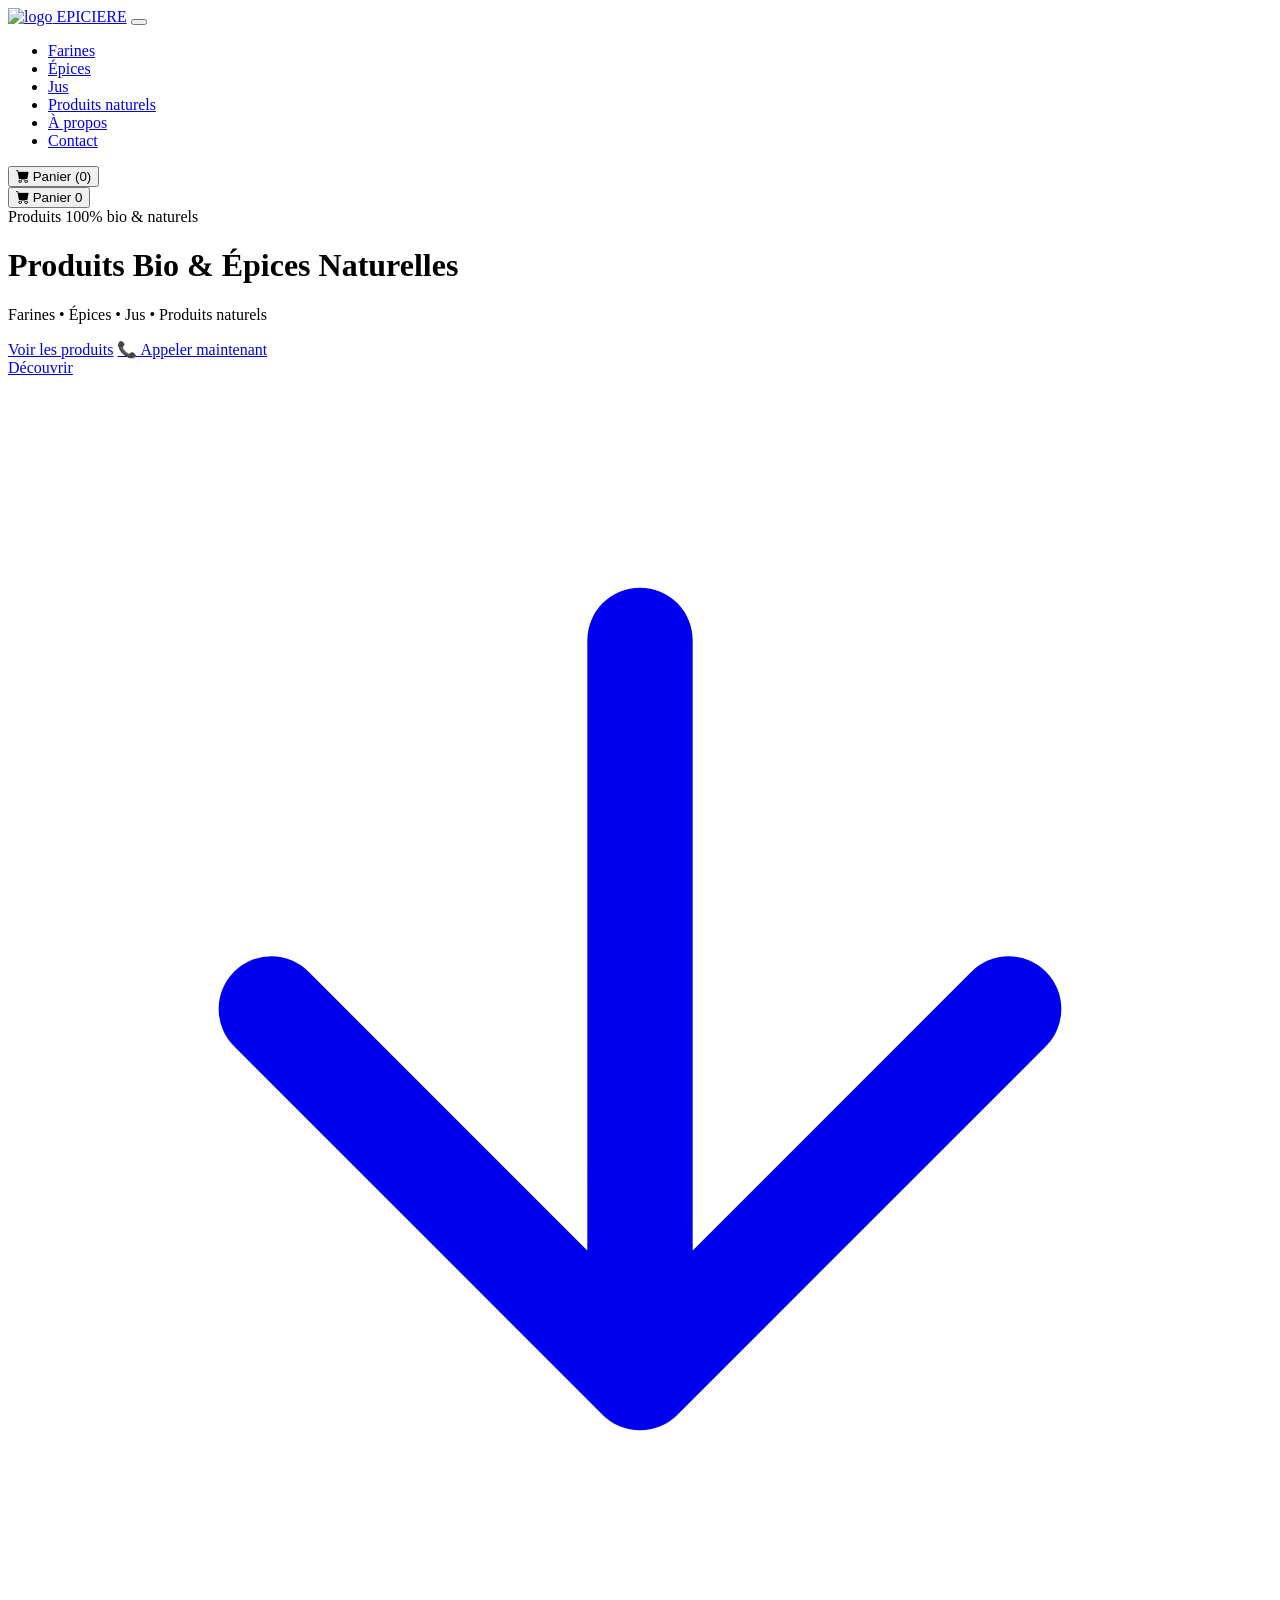
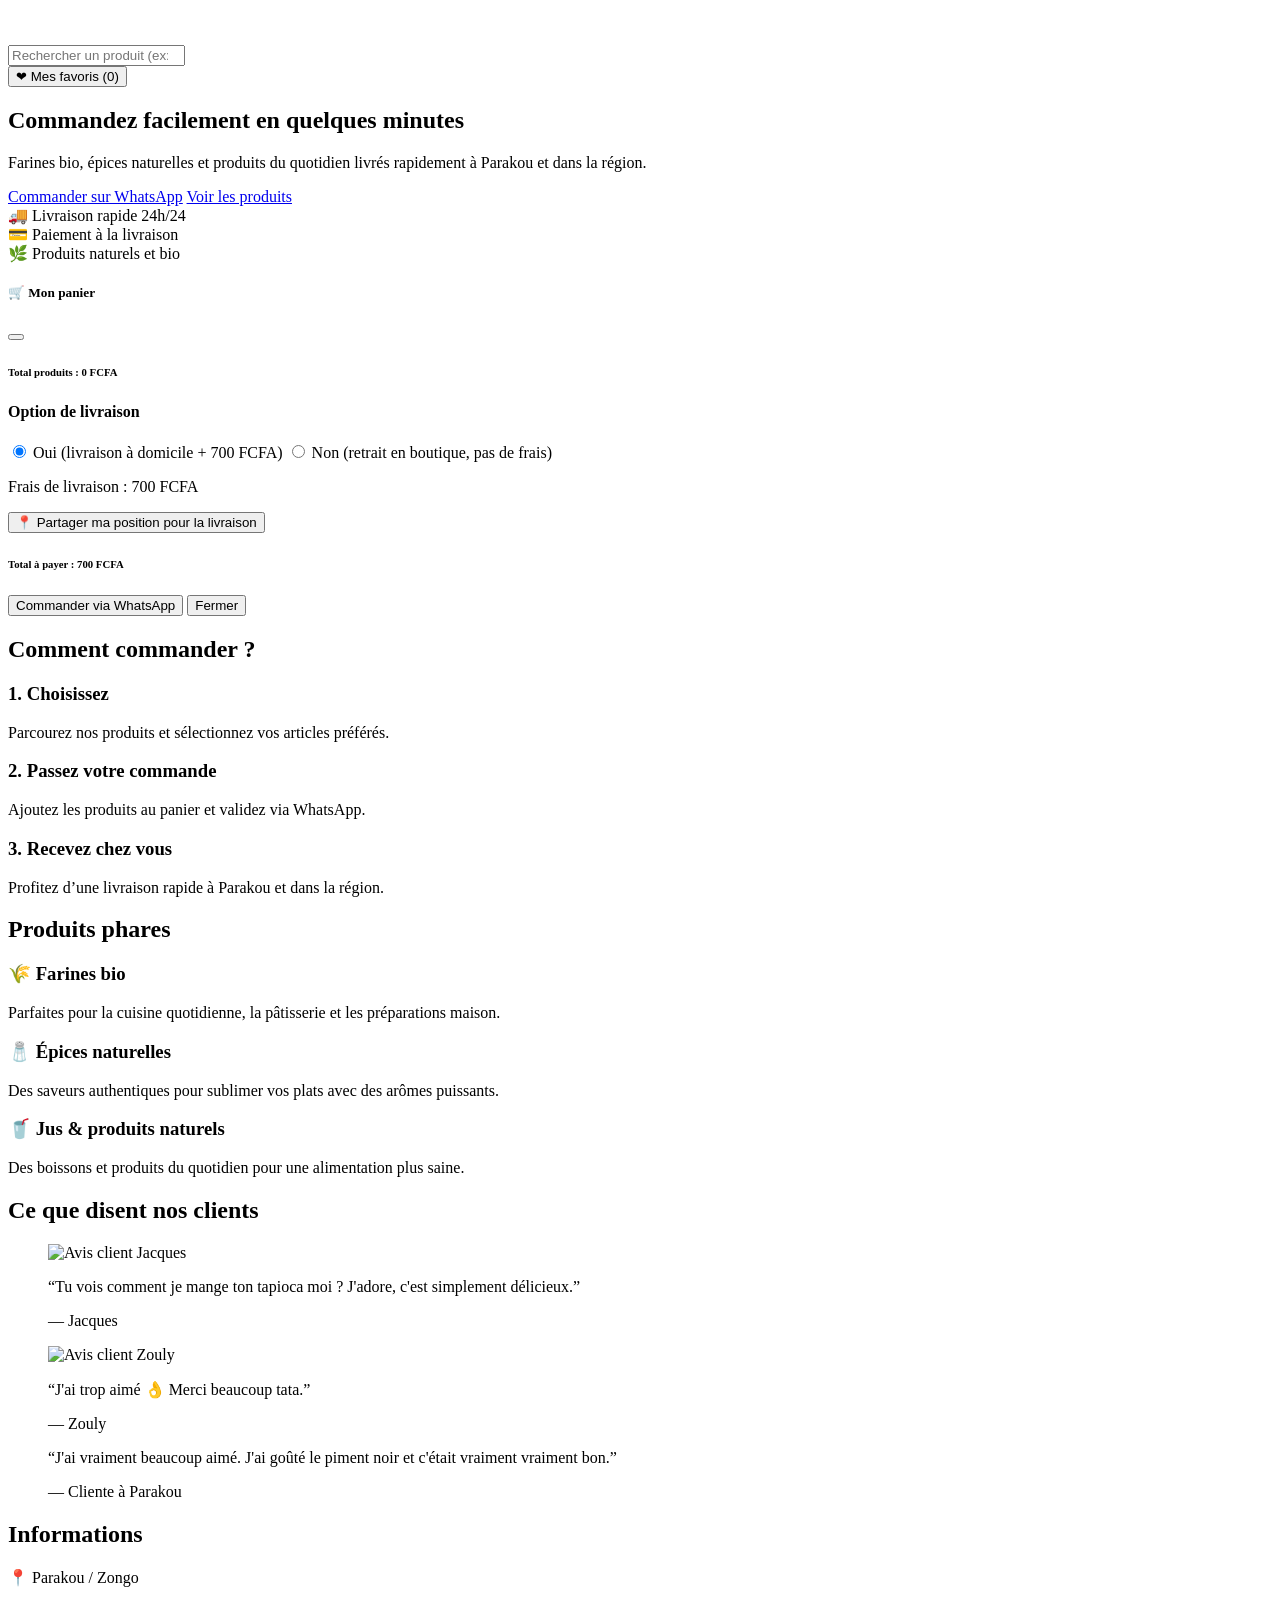
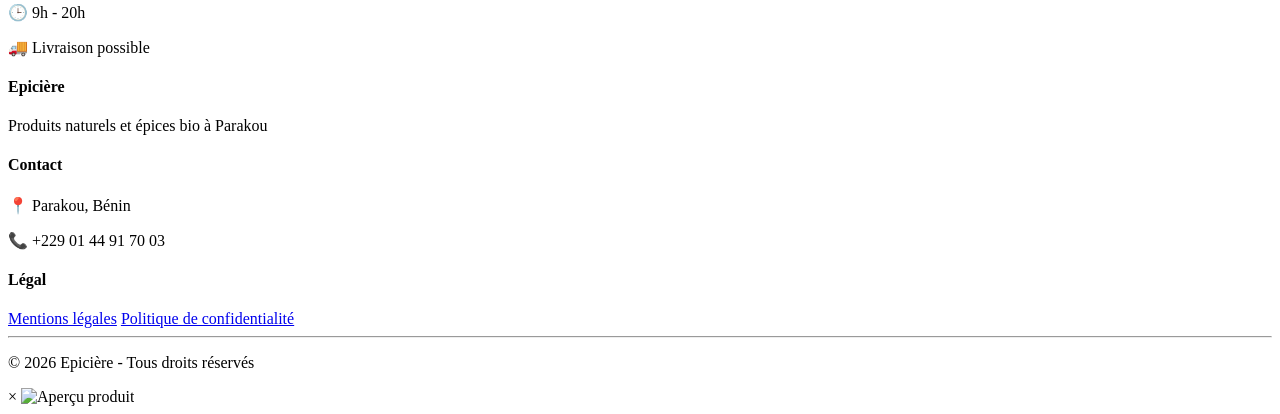
==== index.html @ d94104d7 "Add files via upload" ====
<!DOCTYPE html>
<html lang="fr">
<head>
  <meta charset="utf-8" />
  <meta name="viewport" content="width=device-width, initial-scale=1, shrink-to-fit=no" />
  <meta name="description" content="Épicerie bio à Parakou : farines, épices naturelles, jus et produits naturels. Livraison rapide et paiement à la livraison disponible." />
  <meta name="keywords" content="épicerie bio, épices naturelles, farines bio, livraison Parakou, produits naturels Bénin" />
  <meta name="author" content="Épicière" />
  <meta name="theme-color" content="#1faa59" />
  <meta property="og:title" content="Épicerie Bio & Épices Naturelles à Parakou" />
  <meta property="og:description" content="Farines bio, épices naturelles et produits du quotidien livrés à Parakou et dans la région." />
  <meta property="og:type" content="website" />
  <meta property="og:image" content="https://votreepicierebio.netlify.app/images/logo.jpg" />
  <meta property="og:url" content="https://votreepicierebio.netlify.app/" />
  <link rel="canonical" href="https://votreepicierebio.netlify.app/" />
  <title>Épicerie Bio & Épices Naturelles à Parakou</title>

  <link rel="icon" type="image/jpeg" href="images/logo.jpg" />
  <link rel="apple-touch-icon" href="images/logo.jpg" />

  <link rel="preconnect" href="https://fonts.googleapis.com">
  <link rel="preconnect" href="https://fonts.gstatic.com" crossorigin>

  <!-- Bootstrap icons-->
  <link href="https://cdn.jsdelivr.net/npm/bootstrap-icons@1.5.0/font/bootstrap-icons.css" rel="stylesheet" />
  <!-- Core theme CSS (includes Bootstrap)-->
  <link href="css/styles.css" rel="stylesheet" />
  <!-- Palette & styles épicerie -->
  <link href="css/custom.css" rel="stylesheet" />

  <!-- Google Analytics : cree une propriete GA4 sur analytics.google.com,
       recupere ton identifiant de mesure (ex: G-ABC123XYZ0),
       et remplace G-XXXXXXXXXX ci-dessous par cet identifiant sur les 5 pages du site -->
  <script async src="https://www.googletagmanager.com/gtag/js?id=G-XXXXXXXXXX"></script>
  <script>
    window.dataLayer = window.dataLayer || [];
    function gtag(){dataLayer.push(arguments);}
    gtag('js', new Date());
    gtag('config', 'G-XXXXXXXXXX');
  </script>
</head>
<body>

  <!-- Navigation-->
  <nav class="navbar navbar-expand-lg navbar-dark navbar-brand-epicerie sticky-top">
    <div class="container px-4 px-lg-5">
      <a class="navbar-brand" href="index.html"><img src="images/logo.jpg" alt="logo"> EPICIERE</a>
      <button class="navbar-toggler" type="button" data-bs-toggle="collapse" data-bs-target="#navbarSupportedContent" aria-controls="navbarSupportedContent" aria-expanded="false" aria-label="Toggle navigation"><span class="navbar-toggler-icon"></span></button>
      <div class="collapse navbar-collapse" id="navbarSupportedContent">
        <ul class="navbar-nav me-auto mb-2 mb-lg-0 ms-lg-4">
          <li class="nav-item"><a class="nav-link" href="#products" onclick="filterProducts('farine')">Farines</a></li>
          <li class="nav-item"><a class="nav-link" href="#products" onclick="filterProducts('epice')">Épices</a></li>
          <li class="nav-item"><a class="nav-link" href="#products" onclick="filterProducts('jus')">Jus</a></li>
          <li class="nav-item"><a class="nav-link" href="#products" onclick="filterProducts('naturel')">Produits naturels</a></li>
          <li class="nav-item"><a class="nav-link" href="about.html">À propos</a></li>
          <li class="nav-item"><a class="nav-link" href="contact.html">Contact</a></li>
        </ul>
        <button class="btn btn-cart" type="button" onclick="openCart()">
          <i class="bi-cart-fill me-1"></i> Panier (<span id="cart-count">0</span>)
        </button>
      </div>
    </div>
  </nav>

  <button class="btn-floating-cart" type="button" onclick="openCart()" aria-label="Ouvrir le panier">
    <i class="bi-cart-fill"></i>
    <span>Panier</span>
    <span id="floating-cart-count">0</span>
  </button>

  <!-- Header / Hero -->
  <header class="hero-brand py-5">
    <div class="container px-4 px-lg-5 my-0 position-relative">
      <div class="text-center text-white">
        <div class="hero-badge"><span class="dot"></span> Produits 100% bio & naturels</div>
        <h1 class="display-5 fw-bolder">Produits Bio & Épices Naturelles</h1>
        <p class="lead fw-normal text-white-50 mb-0">Farines • Épices • Jus • Produits naturels</p>

        <div class="d-flex flex-wrap justify-content-center gap-2 mt-3">
          <a href="#products" class="btn btn-brand-light">Voir les produits</a>
          <a href="tel:+2290144917003" class="btn btn-outline-light">📞 Appeler maintenant</a>
        </div>

        <a href="#products" class="scroll-cue" aria-label="Découvrir les produits">
          Découvrir
          <svg viewBox="0 0 24 24" fill="none" stroke="currentColor" stroke-width="2" stroke-linecap="round" stroke-linejoin="round">
            <path d="M12 5v14M5 12l7 7 7-7"></path>
          </svg>
        </a>
      </div>
    </div>
  </header>

  <!-- Section produits -->
  <section class="py-5">
    <div class="container px-4 px-lg-5 mt-3">

      <!-- Filtres (générés dynamiquement par script.js) -->
      <div class="search-bar-row mx-auto mb-4">
        <div class="search-bar">
          <input type="search" id="product-search" class="form-control" placeholder="Rechercher un produit (ex: ail, curcuma...)" oninput="searchProducts(this.value)" aria-label="Rechercher un produit">
        </div>
        <button type="button" id="favorites-toggle-btn" class="btn-favorites-toggle" onclick="toggleFavoritesView()">
          ❤ Mes favoris (<span id="favorites-count">0</span>)
        </button>
      </div>

      <div class="filterProducts d-flex flex-wrap justify-content-center gap-2 mb-4"></div>

      <p id="search-empty" class="text-center text-muted" style="display:none;">Aucun produit ne correspond à votre recherche.</p>

      <!-- Produits (générés dynamiquement par script.js à partir du Google Sheet) -->
      <div id="products" class="row gx-4 gx-lg-5 row-cols-2 row-cols-md-3 row-cols-xl-4 justify-content-center"></div>

    </div>
  </section>

  <section class="py-4 py-lg-5">
    <div class="container px-4 px-lg-5">
      <div class="trust-banner">
        <div class="row g-4 align-items-center">
          <div class="col-lg-7">
            <h2>Commandez facilement en quelques minutes</h2>
            <p>Farines bio, épices naturelles et produits du quotidien livrés rapidement à Parakou et dans la région.</p>
            <div class="d-flex flex-wrap gap-2">
              <a href="https://wa.me/2290144917003?text=Bonjour%20%C3%89pici%C3%A8re%2C%20je%20souhaite%20commander%20des%20produits" target="_blank" class="btn btn-add-cart">Commander sur WhatsApp</a>
              <a href="#products" class="btn btn-outline-brand">Voir les produits</a>
            </div>
          </div>
          <div class="col-lg-5">
            <div class="trust-points">
              <div>🚚 Livraison rapide 24h/24</div>
              <div>💳 Paiement à la livraison</div>
              <div>🌿 Produits naturels et bio</div>
            </div>
          </div>
        </div>
      </div>
    </div>
  </section>

  <!-- Offcanvas Panier -->
  <div class="offcanvas offcanvas-end" tabindex="-1" id="cart" aria-labelledby="cartLabel">
    <div class="offcanvas-header">
      <h5 class="offcanvas-title" id="cartLabel">🛒 Mon panier</h5>
      <button type="button" class="btn-close" aria-label="Fermer" onclick="closeCart()"></button>
    </div>
    <div class="offcanvas-body">
      <div id="cart-items"></div>
      <h6>Total produits : <span id="subtotal">0</span> FCFA</h6>

      <div class="cart-delivery-option">
        <h4>Option de livraison</h4>
        <label>
          <input type="radio" name="cart-delivery" value="yes" checked>
          Oui (livraison à domicile + 700 FCFA)
        </label>
        <label>
          <input type="radio" name="cart-delivery" value="no">
          Non (retrait en boutique, pas de frais)
        </label>
        <p class="mb-0 small">Frais de livraison : <span id="delivery-fee">700</span> FCFA</p>

        <div id="location-block" class="mt-3">
          <button type="button" id="location-btn" class="btn-location" onclick="shareLocation()">
            📍 Partager ma position pour la livraison
          </button>
          <p id="location-status" class="small mt-2 mb-0"></p>
        </div>
      </div>

      <h6>Total à payer : <span id="total">700</span> FCFA</h6>

      <button type="button" class="btn-checkout" onclick="checkout()">Commander via WhatsApp</button>
      <button type="button" class="btn-close-cart" onclick="closeCart()">Fermer</button>
    </div>
  </div>

  <section class="py-5">
    <div class="container px-4 px-lg-5">
      <h2 class="text-center mb-4" style="color: var(--green-darker);">Comment commander ?</h2>
      <div class="row g-4">
        <div class="col-md-4">
          <div class="step-card">
            <h3>1. Choisissez</h3>
            <p>Parcourez nos produits et sélectionnez vos articles préférés.</p>
          </div>
        </div>
        <div class="col-md-4">
          <div class="step-card">
            <h3>2. Passez votre commande</h3>
            <p>Ajoutez les produits au panier et validez via WhatsApp.</p>
          </div>
        </div>
        <div class="col-md-4">
          <div class="step-card">
            <h3>3. Recevez chez vous</h3>
            <p>Profitez d’une livraison rapide à Parakou et dans la région.</p>
          </div>
        </div>
      </div>
    </div>
  </section>

  <section class="py-5">
    <div class="container px-4 px-lg-5">
      <h2 class="text-center mb-4" style="color: var(--green-darker);">Produits phares</h2>
      <div class="row g-4">
        <div class="col-md-4">
          <div class="feature-card">
            <h3>🌾 Farines bio</h3>
            <p>Parfaites pour la cuisine quotidienne, la pâtisserie et les préparations maison.</p>
          </div>
        </div>
        <div class="col-md-4">
          <div class="feature-card">
            <h3>🧂 Épices naturelles</h3>
            <p>Des saveurs authentiques pour sublimer vos plats avec des arômes puissants.</p>
          </div>
        </div>
        <div class="col-md-4">
          <div class="feature-card">
            <h3>🥤 Jus & produits naturels</h3>
            <p>Des boissons et produits du quotidien pour une alimentation plus saine.</p>
          </div>
        </div>
      </div>
    </div>
  </section>

  <section class="py-4 pb-5">
    <div class="container px-4 px-lg-5">
      <h2 class="text-center mb-4" style="color: var(--green-darker);">Ce que disent nos clients</h2>
      <div class="row g-4">
        <div class="col-md-4">
          <blockquote class="testimonial-card">
            <img src="images/avis/avis-jacques.jpg" alt="Avis client Jacques" class="testimonial-proof" onclick="openImageModal(this.src)">
            <p>“Tu vois comment je mange ton tapioca moi ? J'adore, c'est simplement délicieux.”</p>
            <footer>— Jacques</footer>
          </blockquote>
        </div>
        <div class="col-md-4">
          <blockquote class="testimonial-card">
            <img src="images/avis/avis-zouly.jpg" alt="Avis client Zouly" class="testimonial-proof" onclick="openImageModal(this.src)">
            <p>“J'ai trop aimé 👌 Merci beaucoup tata.”</p>
            <footer>— Zouly</footer>
          </blockquote>
        </div>
        <div class="col-md-4">
          <blockquote class="testimonial-card">
            <p>“J'ai vraiment beaucoup aimé. J'ai goûté le piment noir et c'était vraiment vraiment bon.”</p>
            <footer>— Cliente à Parakou</footer>
          </blockquote>
        </div>
      </div>
    </div>
  </section>

  <!-- Info -->
  <section class="info-brand text-center py-5">
    <div class="container">
      <h2 class="mb-4">Informations</h2>
      <p>📍 Parakou / Zongo</p>
      <p>🕒 9h - 20h</p>
      <p>🚚 Livraison possible</p>
    </div>
  </section>

  <!-- Footer-->
  <footer class="py-5 footer-brand">
    <div class="container px-4 px-lg-5">
      <div class="row gy-3">
        <div class="col-md-4">
          <h4>Epicière</h4>
          <p>Produits naturels et épices bio à Parakou</p>
        </div>
        <div class="col-md-4">
          <h4>Contact</h4>
          <p class="mb-0">📍 Parakou, Bénin</p>
          <p>📞 +229 01 44 91 70 03</p>
        </div>
        <div class="col-md-4">
          <h4>Légal</h4>
          <a href="mentions-legales.html" class="d-block">Mentions légales</a>
          <a href="politique-confidentialite.html" class="d-block">Politique de confidentialité</a>
        </div>
      </div>
      <hr class="mt-4 mb-3">
      <p class="m-0 text-center small">© 2026 Epicière - Tous droits réservés</p>
    </div>
  </footer>

  <!-- Lightbox -->
  <div id="imageModal" class="modal-lightbox">
    <span class="close" onclick="closeImageModal()">&times;</span>
    <img id="modalImage" alt="Aperçu produit">
  </div>

  <!-- Bootstrap core JS-->
  <script src="https://cdn.jsdelivr.net/npm/bootstrap@5.2.3/dist/js/bootstrap.bundle.min.js"></script>
  <!-- CSV parsing -->
  <script src="https://cdnjs.cloudflare.com/ajax/libs/PapaParse/5.4.1/papaparse.min.js"></script>
  <!-- Logique du site -->
  <script src="js/script.js"></script>
</body>
</html>
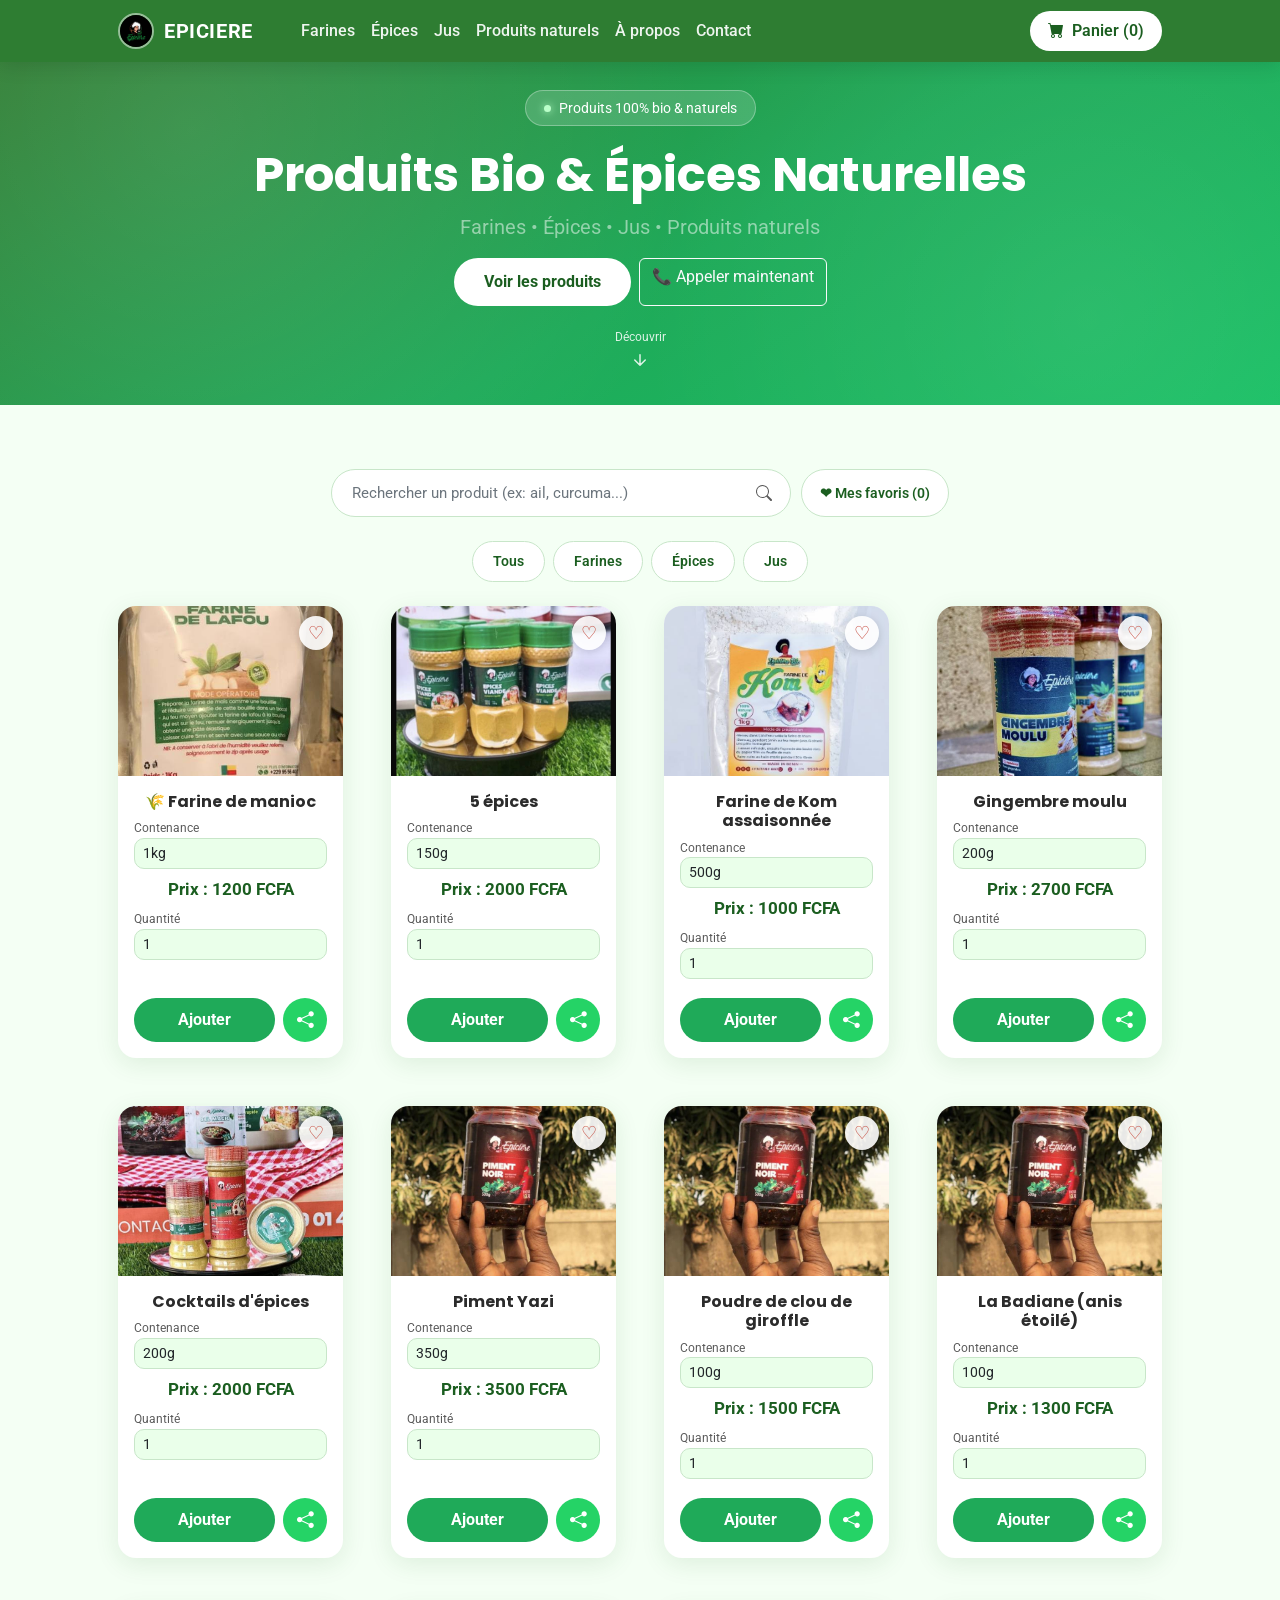
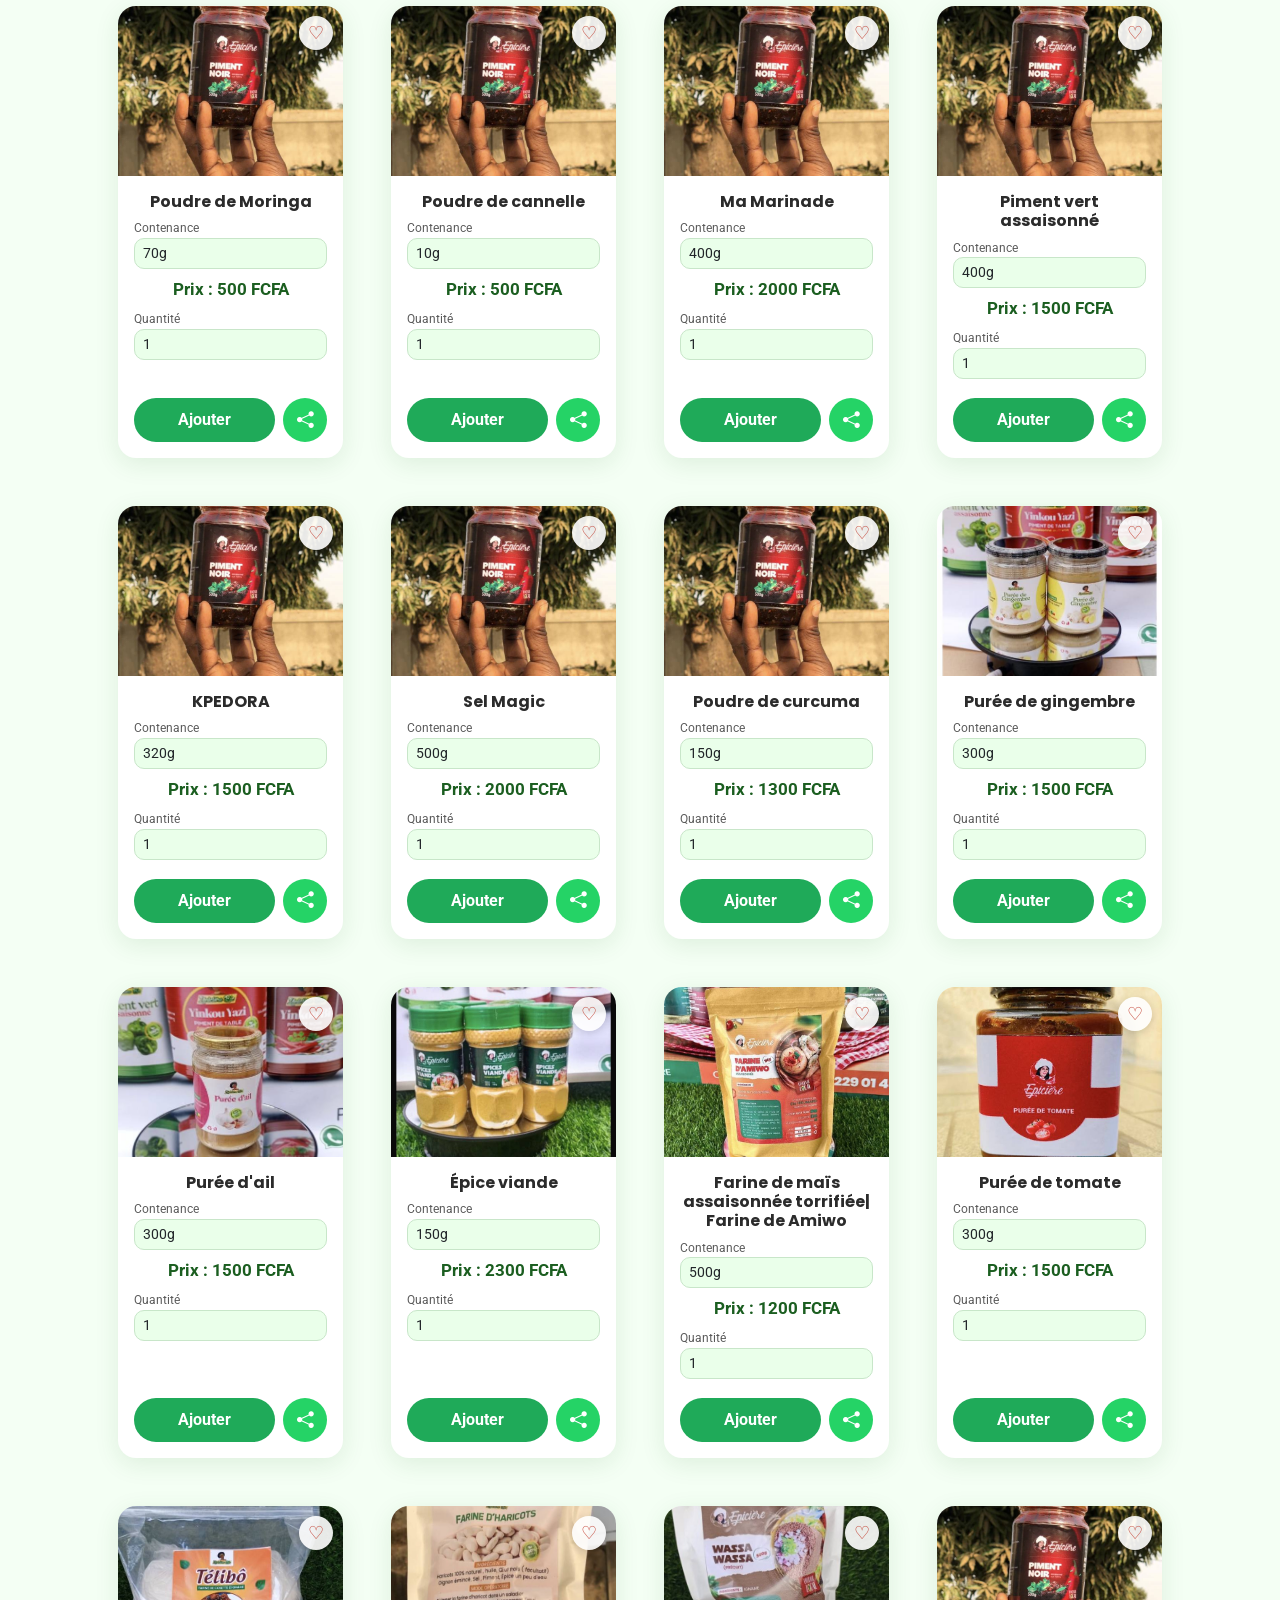
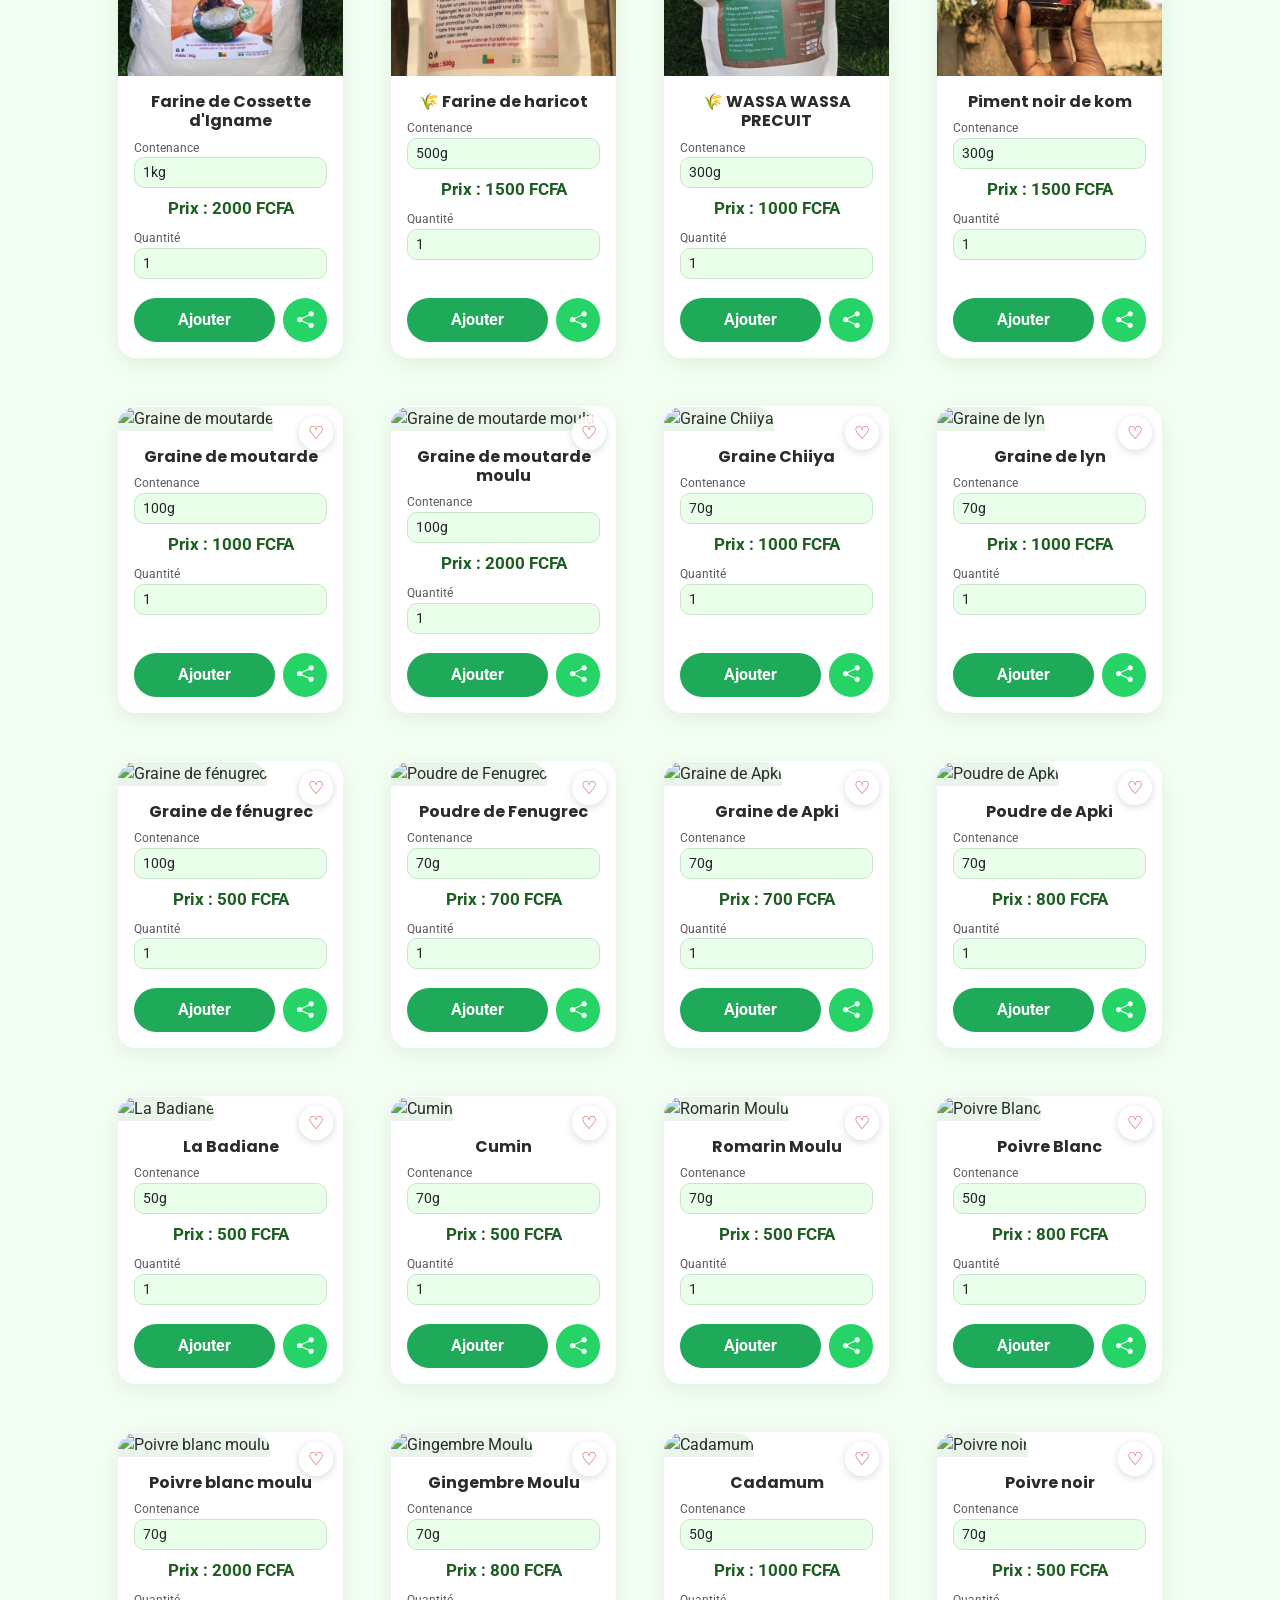
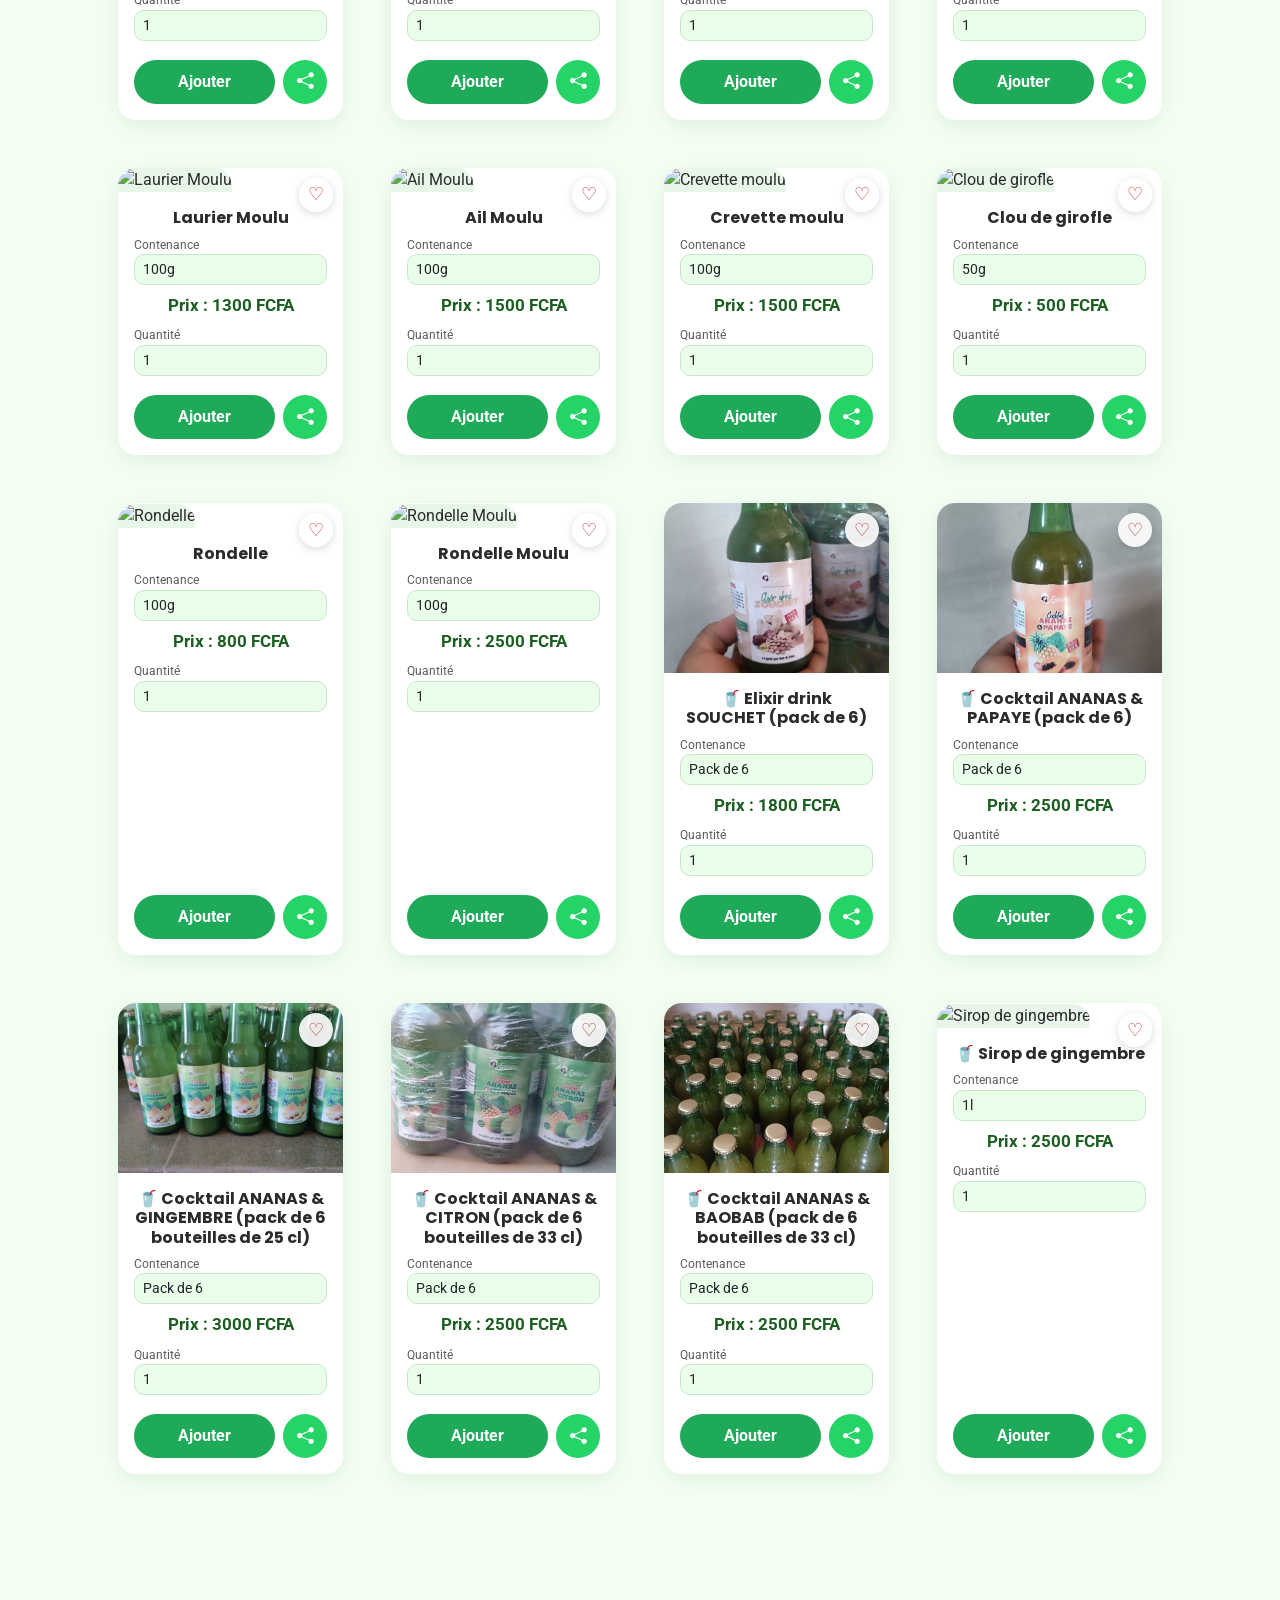
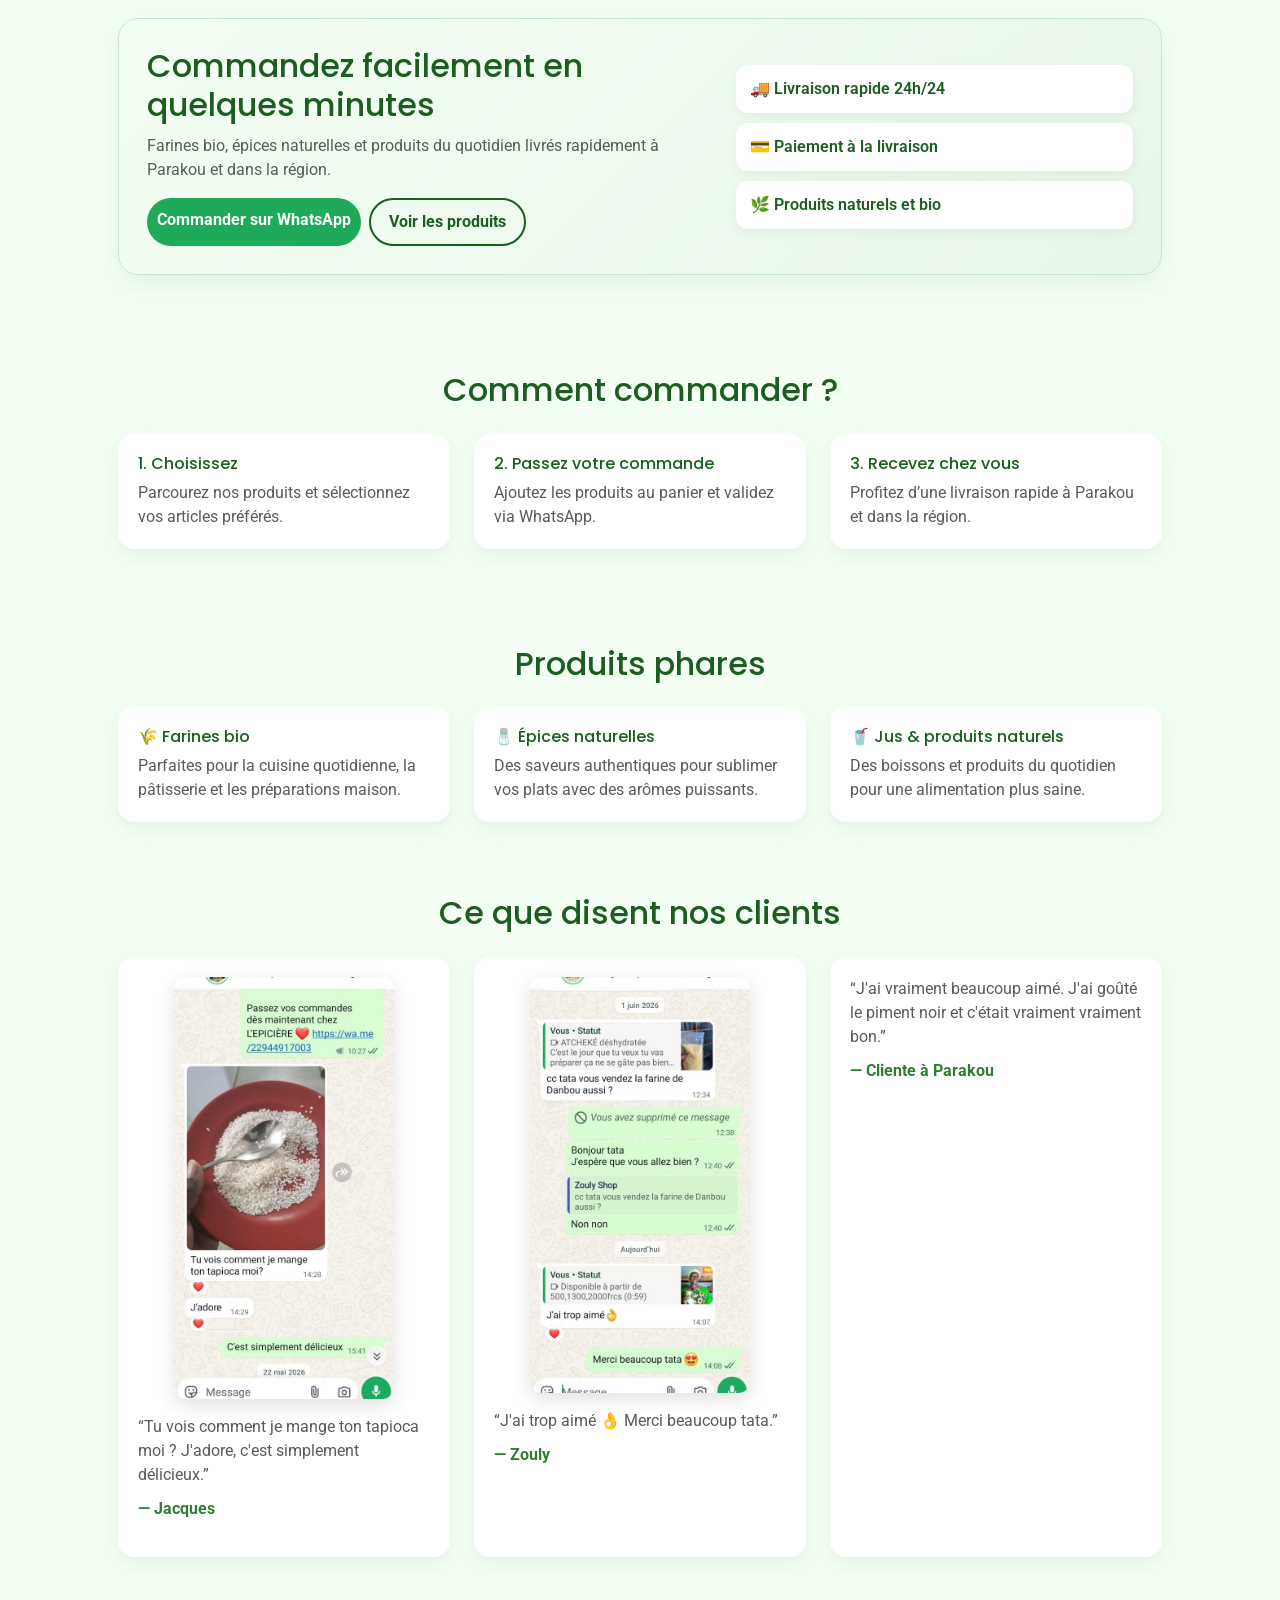
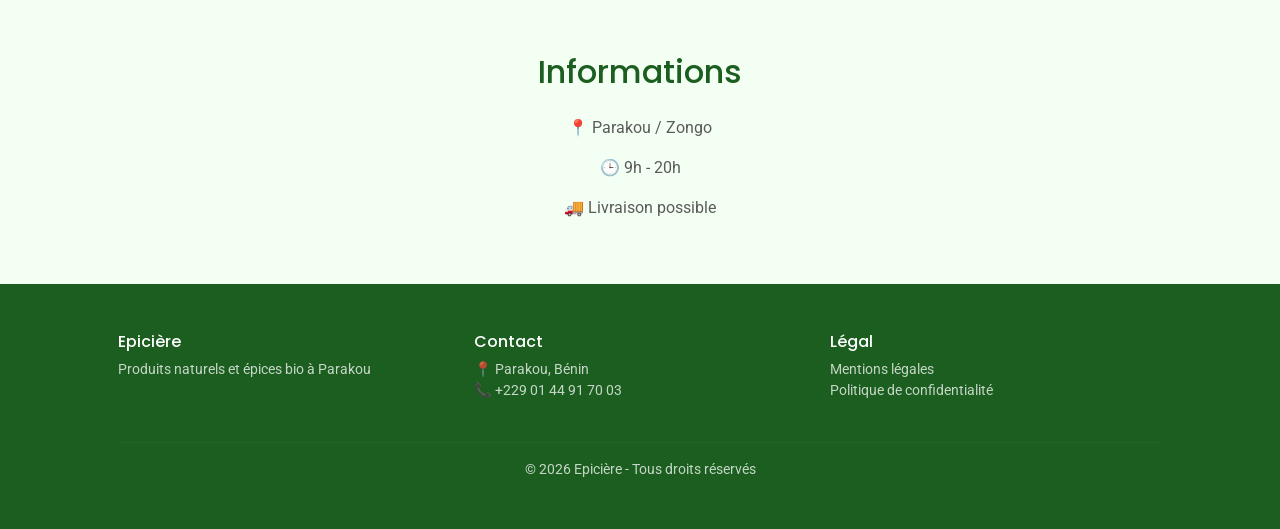
==== commit 1d8f97ef: "Ajout de l'admin" ====
--- a/index.html
+++ b/index.html
@@ -38,6 +38,41 @@
     gtag('js', new Date());
     gtag('config', 'G-XXXXXXXXXX');
   </script>
+  <!-- Donnees structurees Schema.org : aide Google a afficher des infos enrichies
+       (adresse, horaires, telephone) directement dans les resultats de recherche -->
+  <script type="application/ld+json">
+  {
+    "@context": "https://schema.org",
+    "@type": "GroceryStore",
+    "name": "Épicière Bio",
+    "description": "Épicerie bio à Parakou : farines, épices naturelles, jus et produits naturels.",
+    "url": "https://votreepicierebio.netlify.app/",
+    "image": "https://votreepicierebio.netlify.app/images/logo.jpg",
+    "telephone": "+2290144917003",
+    "priceRange": "500-5000 XOF",
+    "address": {
+      "@type": "PostalAddress",
+      "addressLocality": "Parakou",
+      "addressRegion": "Borgou",
+      "addressCountry": "BJ"
+    },
+    "geo": {
+      "@type": "GeoCoordinates",
+      "latitude": 9.3682488,
+      "longitude": 2.6332818
+    },
+    "openingHoursSpecification": {
+      "@type": "OpeningHoursSpecification",
+      "dayOfWeek": ["Monday", "Tuesday", "Wednesday", "Thursday", "Friday", "Saturday", "Sunday"],
+      "opens": "09:00",
+      "closes": "20:00"
+    },
+    "sameAs": [
+      "https://www.facebook.com/share/1CEfWZQ5aq/?mibextid=wwXIfr",
+      "https://www.tiktok.com/@epiciere229"
+    ]
+  }
+  </script>
 </head>
 <body>
 
@@ -290,16 +325,19 @@
     </div>
   </footer>
 
-  <!-- Lightbox -->
+  <!-- Lightbox / galerie multi-photos -->
   <div id="imageModal" class="modal-lightbox">
     <span class="close" onclick="closeImageModal()">&times;</span>
-    <img id="modalImage" alt="Aperçu produit">
+    <div class="gallery-viewport">
+      <button type="button" class="gallery-arrow gallery-arrow-left" onclick="prevGalleryImage(event)" aria-label="Photo précédente" style="display:none;">‹</button>
+      <img id="modalImage" alt="Aperçu produit">
+      <button type="button" class="gallery-arrow gallery-arrow-right" onclick="nextGalleryImage(event)" aria-label="Photo suivante" style="display:none;">›</button>
+    </div>
+    <div id="gallery-dots" class="gallery-dots" style="display:none;"></div>
   </div>
 
   <!-- Bootstrap core JS-->
   <script src="https://cdn.jsdelivr.net/npm/bootstrap@5.2.3/dist/js/bootstrap.bundle.min.js"></script>
-  <!-- CSV parsing -->
-  <script src="https://cdnjs.cloudflare.com/ajax/libs/PapaParse/5.4.1/papaparse.min.js"></script>
   <!-- Logique du site -->
   <script src="js/script.js"></script>
 </body>
--- a/css/custom.css
+++ b/css/custom.css
@@ -0,0 +1,693 @@
+@import url('https://fonts.googleapis.com/css2?family=Poppins:wght@600;700;800&family=Roboto:wght@300;400;500&display=swap');
+
+/* ===================================================
+   PALETTE — reprise du site épicerie existant
+   =================================================== */
+:root {
+  --green: #1faa59;
+  --green-dark: #2e7d32;
+  --green-darker: #1b5e20;
+  --green-pale: #eaffea;
+  --green-pale-2: #e8f5e9;
+  --green-tint: #c8e6c9;
+  --bg: #f4fff4;
+  --brown: #8d6e63;
+  --brown-dark: #6d4c41;
+  --text: #2b2b2b;
+  --text-light: #5a5a5a;
+}
+
+body {
+  font-family: 'Roboto', sans-serif;
+  background: var(--bg);
+  color: var(--text);
+}
+h1, h2, h3, h4, h5 { font-family: 'Poppins', sans-serif; }
+
+/* ===================================================
+   NAVBAR
+   =================================================== */
+.navbar-brand-epicerie {
+  background: var(--green-dark) !important;
+  box-shadow: 0 4px 20px rgba(0,0,0,0.12);
+}
+.navbar-brand-epicerie .navbar-brand {
+  display: flex;
+  align-items: center;
+  gap: 10px;
+  color: #fff;
+  font-weight: 700;
+  letter-spacing: 0.03em;
+}
+.navbar-brand-epicerie .navbar-brand img {
+  width: 36px; height: 36px;
+  border-radius: 50%;
+  object-fit: cover;
+  border: 2px solid rgba(255,255,255,0.5);
+}
+.navbar-brand-epicerie .nav-link {
+  color: rgba(255,255,255,0.92) !important;
+  font-weight: 500;
+}
+.navbar-brand-epicerie .nav-link:hover { color: #fff !important; }
+.navbar-toggler { border-color: rgba(255,255,255,0.4); }
+.navbar-toggler-icon {
+  filter: invert(1) grayscale(100%) brightness(200%);
+}
+
+.btn-cart {
+  background: #fff;
+  color: var(--green-darker);
+  border: none;
+  font-weight: 600;
+  border-radius: 100px;
+  padding: 8px 18px;
+  transition: transform 0.2s, box-shadow 0.2s;
+}
+.btn-cart:hover { transform: translateY(-1px); box-shadow: 0 6px 16px rgba(0,0,0,0.2); color: var(--green-darker); }
+
+.btn-floating-cart {
+  position: fixed;
+  right: 18px;
+  bottom: 18px;
+  z-index: 1100;
+  display: none;
+  align-items: center;
+  justify-content: center;
+  gap: 8px;
+  background: var(--green-dark);
+  color: #fff;
+  border: none;
+  border-radius: 999px;
+  padding: 12px 16px;
+  box-shadow: 0 10px 24px rgba(0,0,0,0.24);
+  font-weight: 700;
+  text-decoration: none;
+  letter-spacing: 0.01em;
+}
+.btn-floating-cart:hover {
+  background: var(--green-darker);
+  color: #fff;
+  transform: translateY(-2px);
+}
+.btn-floating-cart span {
+  display: inline-flex;
+  align-items: center;
+  justify-content: center;
+  min-width: 24px;
+  height: 24px;
+  padding: 0 6px;
+  border-radius: 999px;
+  background: rgba(255,255,255,0.2);
+  font-size: 0.85rem;
+}
+
+@media (max-width: 991px) {
+  .btn-floating-cart {
+    display: flex;
+    right: 14px;
+    bottom: 14px;
+    padding: 13px 16px;
+  }
+}
+
+/* ===================================================
+   HERO
+   =================================================== */
+.hero-brand {
+  position: relative;
+  background: linear-gradient(150deg, var(--green-dark) 0%, var(--green) 55%, #17bf63 100%) !important;
+  overflow: hidden;
+  padding: 28px 0 36px !important;
+}
+.hero-brand::before {
+  content: "";
+  position: absolute;
+  inset: 0;
+  background-image:
+    radial-gradient(circle at 15% 20%, rgba(255,255,255,0.10) 0%, transparent 45%),
+    radial-gradient(circle at 85% 75%, rgba(255,255,255,0.08) 0%, transparent 40%);
+  pointer-events: none;
+}
+.hero-badge {
+  display: inline-flex;
+  align-items: center;
+  gap: 8px;
+  background: rgba(255,255,255,0.16);
+  border: 1px solid rgba(255,255,255,0.3);
+  padding: 7px 18px;
+  border-radius: 100px;
+  font-size: 0.85rem;
+  margin-bottom: 20px;
+}
+.hero-badge .dot { width: 7px; height: 7px; border-radius: 50%; background: #baffc9; box-shadow: 0 0 8px #baffc9; }
+
+.hero-brand video {
+  max-width: 380px;
+  width: 100%;
+  border-radius: 18px;
+  box-shadow: 0 20px 50px rgba(0,0,0,0.28);
+  border: 4px solid rgba(255,255,255,0.25);
+  margin: 26px auto 20px;
+  display: block;
+}
+
+.btn-brand-light {
+  background: #fff;
+  color: var(--green-darker);
+  font-weight: 700;
+  border-radius: 100px;
+  padding: 12px 30px;
+  border: none;
+  transition: transform 0.2s, box-shadow 0.2s;
+}
+.btn-brand-light:hover { transform: translateY(-2px); box-shadow: 0 12px 26px rgba(0,0,0,0.2); color: var(--green-darker); }
+
+.scroll-cue {
+  display: flex;
+  flex-direction: column;
+  align-items: center;
+  gap: 4px;
+  margin-top: 22px;
+  color: rgba(255,255,255,0.85);
+  font-size: 0.78rem;
+  text-decoration: none;
+  animation: scrollBounce 1.8s ease-in-out infinite;
+}
+.scroll-cue svg { width: 18px; height: 18px; }
+@keyframes scrollBounce {
+  0%, 100% { transform: translateY(0); opacity: 0.85; }
+  50% { transform: translateY(6px); opacity: 1; }
+}
+@media (prefers-reduced-motion: reduce) { .scroll-cue { animation: none; } }
+
+/* ===================================================
+   BARRE DE RECHERCHE
+   =================================================== */
+.search-bar-row {
+  display: flex;
+  gap: 10px;
+  flex-wrap: wrap;
+  justify-content: center;
+  max-width: 620px;
+}
+.search-bar { flex: 1; min-width: 220px; max-width: 460px; }
+.search-bar input {
+  border: 1.5px solid var(--green-tint);
+  border-radius: 100px;
+  padding: 12px 20px;
+  font-size: 0.95rem;
+  background: #fff url("data:image/svg+xml,%3Csvg xmlns='http://www.w3.org/2000/svg' width='16' height='16' fill='%235a5a5a' viewBox='0 0 16 16'%3E%3Cpath d='M11.742 10.344a6.5 6.5 0 1 0-1.397 1.398h-.001c.03.04.062.078.098.115l3.85 3.85a1 1 0 0 0 1.415-1.414l-3.85-3.85a1.007 1.007 0 0 0-.115-.1zM12 6.5a5.5 5.5 0 1 1-11 0 5.5 5.5 0 0 1 11 0z'/%3E%3C/svg%3E") no-repeat right 18px center;
+  background-size: 16px;
+  padding-right: 44px;
+}
+.search-bar input:focus {
+  border-color: var(--green);
+  box-shadow: 0 0 0 0.2rem rgba(31,170,89,0.15);
+  outline: none;
+}
+
+.btn-favorites-toggle {
+  background: #fff;
+  border: 1.5px solid var(--green-tint);
+  color: var(--green-darker);
+  font-weight: 600;
+  font-size: 0.88rem;
+  padding: 10px 18px;
+  border-radius: 100px;
+  white-space: nowrap;
+  transition: all 0.2s;
+}
+.btn-favorites-toggle:hover { border-color: var(--green); }
+.btn-favorites-toggle.active {
+  background: var(--green);
+  border-color: var(--green);
+  color: #fff;
+}
+
+/* ===================================================
+   FAVORIS SUR LES CARTES PRODUITS
+   =================================================== */
+.card-img-wrap { position: relative; }
+
+.btn-favorite {
+  position: absolute;
+  top: 10px;
+  right: 10px;
+  width: 34px;
+  height: 34px;
+  border-radius: 50%;
+  border: none;
+  background: rgba(255,255,255,0.9);
+  color: #c0392b;
+  font-size: 1.15rem;
+  line-height: 1;
+  display: flex;
+  align-items: center;
+  justify-content: center;
+  box-shadow: 0 2px 8px rgba(0,0,0,0.15);
+  transition: transform 0.15s, background 0.2s;
+}
+.btn-favorite:hover { transform: scale(1.1); }
+.btn-favorite.active { background: #fff; }
+
+.card-footer.d-flex { align-items: center; }
+
+.btn-add-cart {
+  white-space: nowrap;
+  overflow: hidden;
+  text-overflow: ellipsis;
+}
+
+.btn-share {
+  background: #25D366;
+  color: #fff;
+  border: none;
+  border-radius: 50%;
+  width: 44px;
+  height: 44px;
+  min-width: 44px;
+  flex-shrink: 0;
+  font-size: 1.05rem;
+  display: flex;
+  align-items: center;
+  justify-content: center;
+  padding: 0;
+  transition: background 0.2s;
+}
+.btn-share:hover { background: #1eb757; color: #fff; }
+
+/* ===================================================
+   FILTRES CATÉGORIES
+   =================================================== */
+.filterProducts button {
+  background: #fff;
+  border: 1.5px solid var(--green-tint);
+  color: var(--green-darker);
+  font-weight: 600;
+  font-size: 0.86rem;
+  padding: 9px 20px;
+  border-radius: 100px;
+  cursor: pointer;
+  transition: all 0.2s;
+}
+.filterProducts button:hover,
+.filterProducts button:focus {
+  background: var(--green);
+  border-color: var(--green);
+  color: #fff;
+}
+
+/* ===================================================
+   CARTES PRODUITS
+   =================================================== */
+.product-item .card {
+  border: none;
+  border-radius: 18px;
+  box-shadow: 0 6px 24px rgba(27, 94, 32, 0.10);
+  transition: transform 0.25s, box-shadow 0.25s;
+}
+.product-item .card:hover {
+  transform: translateY(-6px);
+  box-shadow: 0 16px 36px rgba(27, 94, 32, 0.18);
+}
+.product-item .card-img-top {
+  height: 170px;
+  object-fit: cover;
+  border-radius: 18px 18px 0 0;
+  cursor: pointer;
+  background: var(--green-pale-2);
+}
+.product-item .card-body h5 { font-size: 1rem; }
+.product-item .form-label { color: var(--text-light); font-size: 0.78rem; margin-bottom: 3px; }
+.product-item .form-select, .product-item .form-control {
+  border: 1.5px solid var(--green-tint);
+  border-radius: 10px;
+  background: var(--green-pale);
+}
+.product-item .form-select:focus, .product-item .form-control:focus {
+  border-color: var(--green);
+  box-shadow: 0 0 0 0.2rem rgba(31,170,89,0.15);
+}
+.price-tag {
+  font-weight: 700;
+  color: var(--green-darker);
+  font-size: 1.05rem;
+}
+.btn-add-cart {
+  background: var(--green);
+  color: #fff;
+  border: none;
+  border-radius: 100px;
+  font-weight: 700;
+  padding: 10px;
+  transition: background 0.2s;
+}
+.btn-add-cart:hover { background: var(--green-darker); color: #fff; }
+
+.btn-outline-brand {
+  background: transparent;
+  color: var(--green-darker);
+  border: 2px solid var(--green-darker);
+  border-radius: 100px;
+  font-weight: 700;
+  padding: 10px 18px;
+}
+.btn-outline-brand:hover {
+  background: var(--green-darker);
+  color: #fff;
+}
+
+.trust-banner {
+  background: linear-gradient(135deg, #f4fff4 0%, #e8f5e9 100%);
+  border: 1px solid var(--green-tint);
+  border-radius: 20px;
+  padding: 28px;
+  box-shadow: 0 10px 24px rgba(27, 94, 32, 0.08);
+}
+.trust-banner h2 {
+  color: var(--green-darker);
+  margin-bottom: 10px;
+}
+.trust-banner p {
+  color: var(--text-light);
+  margin-bottom: 16px;
+}
+.trust-points {
+  display: grid;
+  gap: 10px;
+}
+.trust-points div {
+  background: #fff;
+  padding: 12px 14px;
+  border-radius: 12px;
+  font-weight: 600;
+  color: var(--green-darker);
+  box-shadow: 0 4px 12px rgba(27, 94, 32, 0.06);
+}
+.step-card {
+  background: #fff;
+  border-radius: 16px;
+  padding: 20px;
+  box-shadow: 0 8px 20px rgba(27, 94, 32, 0.08);
+  height: 100%;
+}
+.step-card h3 {
+  color: var(--green-darker);
+  font-size: 1rem;
+  margin-bottom: 8px;
+}
+.step-card p {
+  color: var(--text-light);
+  margin-bottom: 0;
+}
+
+.feature-card, .testimonial-card, .contact-card {
+  background: #fff;
+  border-radius: 16px;
+  padding: 20px;
+  box-shadow: 0 8px 20px rgba(27, 94, 32, 0.08);
+  height: 100%;
+}
+.feature-card h3, .contact-card h3 {
+  color: var(--green-darker);
+  font-size: 1rem;
+  margin-bottom: 8px;
+}
+.feature-card p, .testimonial-card p, .contact-card p {
+  color: var(--text-light);
+  margin-bottom: 0;
+}
+.testimonial-proof {
+  display: block;
+  max-width: 220px;
+  width: 100%;
+  margin: 0 auto 16px;
+  border-radius: 12px;
+  box-shadow: 0 6px 18px rgba(0,0,0,0.12);
+  cursor: pointer;
+}
+
+.testimonial-card footer {
+  margin-top: 10px;
+  font-weight: 700;
+  color: var(--green-dark);
+}
+.contact-card .form-label {
+  color: var(--text-light);
+  font-size: 0.9rem;
+}
+.contact-card .form-control {
+  border-radius: 10px;
+  border: 1.5px solid var(--green-tint);
+}
+
+.contact-card {
+  margin-bottom: 2rem;
+  max-width: 100%;
+}
+
+@media (max-width: 991px) {
+  .contact-card {
+    margin-bottom: 1.5rem;
+  }
+}
+
+/* ===================================================
+   OFFCANVAS PANIER
+   =================================================== */
+#cart .offcanvas-header {
+  background: var(--green-dark);
+  color: #fff;
+}
+#cart .offcanvas-header .btn-close { filter: invert(1); }
+.cart-item-row {
+  display: flex;
+  justify-content: space-between;
+  align-items: center;
+  gap: 10px;
+  background: var(--green-pale);
+  border-radius: 10px;
+  padding: 10px 12px;
+  margin-bottom: 8px;
+  font-size: 0.9rem;
+}
+.cart-item-info { min-width: 0; flex: 1; }
+.cart-item-info p { font-weight: 600; overflow-wrap: break-word; }
+.cart-item-total { font-size: 0.82rem; color: var(--green-darker); font-weight: 600; }
+
+.cart-item-qty {
+  display: flex;
+  align-items: center;
+  gap: 8px;
+  flex-shrink: 0;
+}
+.qty-btn {
+  width: 28px;
+  height: 28px;
+  border-radius: 50%;
+  border: 1.5px solid var(--green-tint);
+  background: #fff;
+  color: var(--green-darker);
+  font-size: 1rem;
+  font-weight: 700;
+  line-height: 1;
+  display: flex;
+  align-items: center;
+  justify-content: center;
+  cursor: pointer;
+  transition: background 0.2s;
+}
+.qty-btn:hover { background: var(--green-tint); }
+.qty-value { min-width: 18px; text-align: center; font-weight: 600; }
+
+.remove-btn {
+  background: none;
+  border: none;
+  cursor: pointer;
+  font-size: 0.9rem;
+  flex-shrink: 0;
+  opacity: 0.7;
+}
+.remove-btn:hover { opacity: 1; }
+.cart-delivery-option {
+  background: var(--green-pale-2);
+  border-radius: 12px;
+  padding: 14px 16px;
+  margin: 16px 0;
+}
+.cart-delivery-option h4 { font-size: 0.92rem; margin-bottom: 10px; }
+.cart-delivery-option label { display: block; font-size: 0.86rem; margin-bottom: 8px; cursor: pointer; }
+
+.btn-location {
+  background: var(--green-pale);
+  color: var(--green-darker);
+  border: 1.5px solid var(--green-tint);
+  border-radius: 100px;
+  font-weight: 600;
+  font-size: 0.84rem;
+  padding: 9px 16px;
+  width: 100%;
+  transition: background 0.2s, border-color 0.2s;
+}
+.btn-location:hover { background: var(--green-tint); }
+.btn-location:disabled { opacity: 0.6; cursor: default; }
+
+#location-status { color: var(--text-light); }
+#location-status.ok { color: var(--green-darker); font-weight: 600; }
+#location-status.error { color: #c0392b; }
+.btn-checkout {
+  background: var(--green);
+  color: #fff;
+  border: none;
+  border-radius: 100px;
+  font-weight: 700;
+  padding: 12px;
+  width: 100%;
+  margin-top: 6px;
+}
+.btn-checkout:hover { background: var(--green-darker); color: #fff; }
+.btn-close-cart {
+  background: var(--green-pale-2);
+  color: var(--green-darker);
+  border: none;
+  border-radius: 100px;
+  font-weight: 600;
+  padding: 12px;
+  width: 100%;
+  margin-top: 8px;
+}
+
+/* ===================================================
+   INFO
+   =================================================== */
+.info-brand { background: var(--bg); }
+.info-brand h2 { color: var(--green-darker); }
+.info-brand p { color: var(--text-light); }
+
+/* ===================================================
+   FOOTER
+   =================================================== */
+.footer-brand { background: var(--green-darker) !important; color: rgba(255,255,255,0.85); }
+.footer-brand h4 { color: #fff; font-size: 1rem; }
+.footer-brand a, .footer-brand p { color: rgba(255,255,255,0.75); text-decoration: none; font-size: 0.9rem; }
+.footer-brand a:hover { color: #fff; }
+.footer-brand hr { border-color: rgba(255,255,255,0.15); }
+
+/* ===================================================
+   LIGHTBOX
+   =================================================== */
+.modal-lightbox {
+  display: none;
+  position: fixed;
+  z-index: 2000;
+  inset: 0;
+  background: rgba(0,0,0,0.85);
+  text-align: center;
+}
+.modal-lightbox img {
+  margin-top: 5vh;
+  max-width: 90%;
+  max-height: 85vh;
+  border-radius: 14px;
+  box-shadow: 0 20px 60px rgba(0,0,0,0.5);
+}
+.modal-lightbox .close {
+  position: absolute;
+  top: 22px; right: 34px;
+  color: #fff;
+  font-size: 2.2rem;
+  cursor: pointer;
+}
+
+.gallery-viewport {
+  position: relative;
+  display: inline-block;
+  max-width: 100%;
+}
+
+.gallery-arrow {
+  position: absolute;
+  top: 50%;
+  transform: translateY(-50%);
+  width: 44px;
+  height: 44px;
+  border-radius: 50%;
+  border: none;
+  background: rgba(255,255,255,0.9);
+  color: var(--green-darker);
+  font-size: 1.6rem;
+  line-height: 1;
+  display: flex;
+  align-items: center;
+  justify-content: center;
+  cursor: pointer;
+  z-index: 1;
+  transition: background 0.2s;
+}
+.gallery-arrow:hover { background: #fff; }
+.gallery-arrow-left { left: 10px; }
+.gallery-arrow-right { right: 10px; }
+
+.gallery-dots {
+  display: none;
+  justify-content: center;
+  gap: 8px;
+  margin-top: 14px;
+}
+.gallery-dot {
+  width: 8px;
+  height: 8px;
+  border-radius: 50%;
+  background: rgba(255,255,255,0.4);
+}
+.gallery-dot.active { background: #fff; }
+
+.pop-anim {
+  position: fixed;
+  bottom: 30px;
+  left: 50%;
+  transform: translateX(-50%);
+  background: var(--green-darker);
+  color: #fff;
+  padding: 10px 20px;
+  border-radius: 100px;
+  font-weight: 600;
+  z-index: 3000;
+  animation: popFade 0.8s ease forwards;
+}
+@keyframes popFade {
+  0% { opacity: 0; transform: translate(-50%, 10px); }
+  15% { opacity: 1; transform: translate(-50%, 0); }
+  85% { opacity: 1; }
+  100% { opacity: 0; transform: translate(-50%, -10px); }
+}
+
+/* ===================================================
+   MOBILE
+   =================================================== */
+@media (max-width: 600px) {
+  .hero-brand { padding: 20px 0 28px !important; }
+  .hero-brand h1 { font-size: 1.5rem; }
+  .hero-brand .lead { font-size: 0.92rem; }
+  .hero-badge { font-size: 0.76rem; padding: 6px 14px; }
+
+  /* Cartes produits plus compactes sur petit écran */
+  .products { --bs-gutter-x: 0.75rem; }
+  .product-item .card-body { padding: 0.65rem !important; }
+  .product-item .card-footer { padding: 0.65rem !important; padding-top: 0 !important; }
+  .product-item .card-img-top { height: 110px; }
+  .product-item .card-body h5 { font-size: 0.82rem; line-height: 1.25; margin-bottom: 6px; }
+  .product-item .form-label { font-size: 0.68rem; margin-bottom: 2px; margin-top: 6px; }
+  .product-item .form-select, .product-item .form-control { font-size: 0.78rem; padding: 5px 8px; }
+  .price-tag { font-size: 0.85rem !important; margin: 6px 0 2px !important; }
+  .btn-add-cart { font-size: 0.78rem; padding: 8px 6px; }
+  .btn-share { width: 36px; height: 36px; min-width: 36px; font-size: 0.9rem; }
+  .btn-favorite { width: 28px; height: 28px; font-size: 0.95rem; top: 6px; right: 6px; }
+}
+
+@media (max-width: 360px) {
+  .products { row-gap: 0.75rem; }
+  .btn-share { width: 32px; height: 32px; min-width: 32px; font-size: 0.82rem; }
+  .btn-add-cart { font-size: 0.74rem; padding: 8px 4px; }
+}
